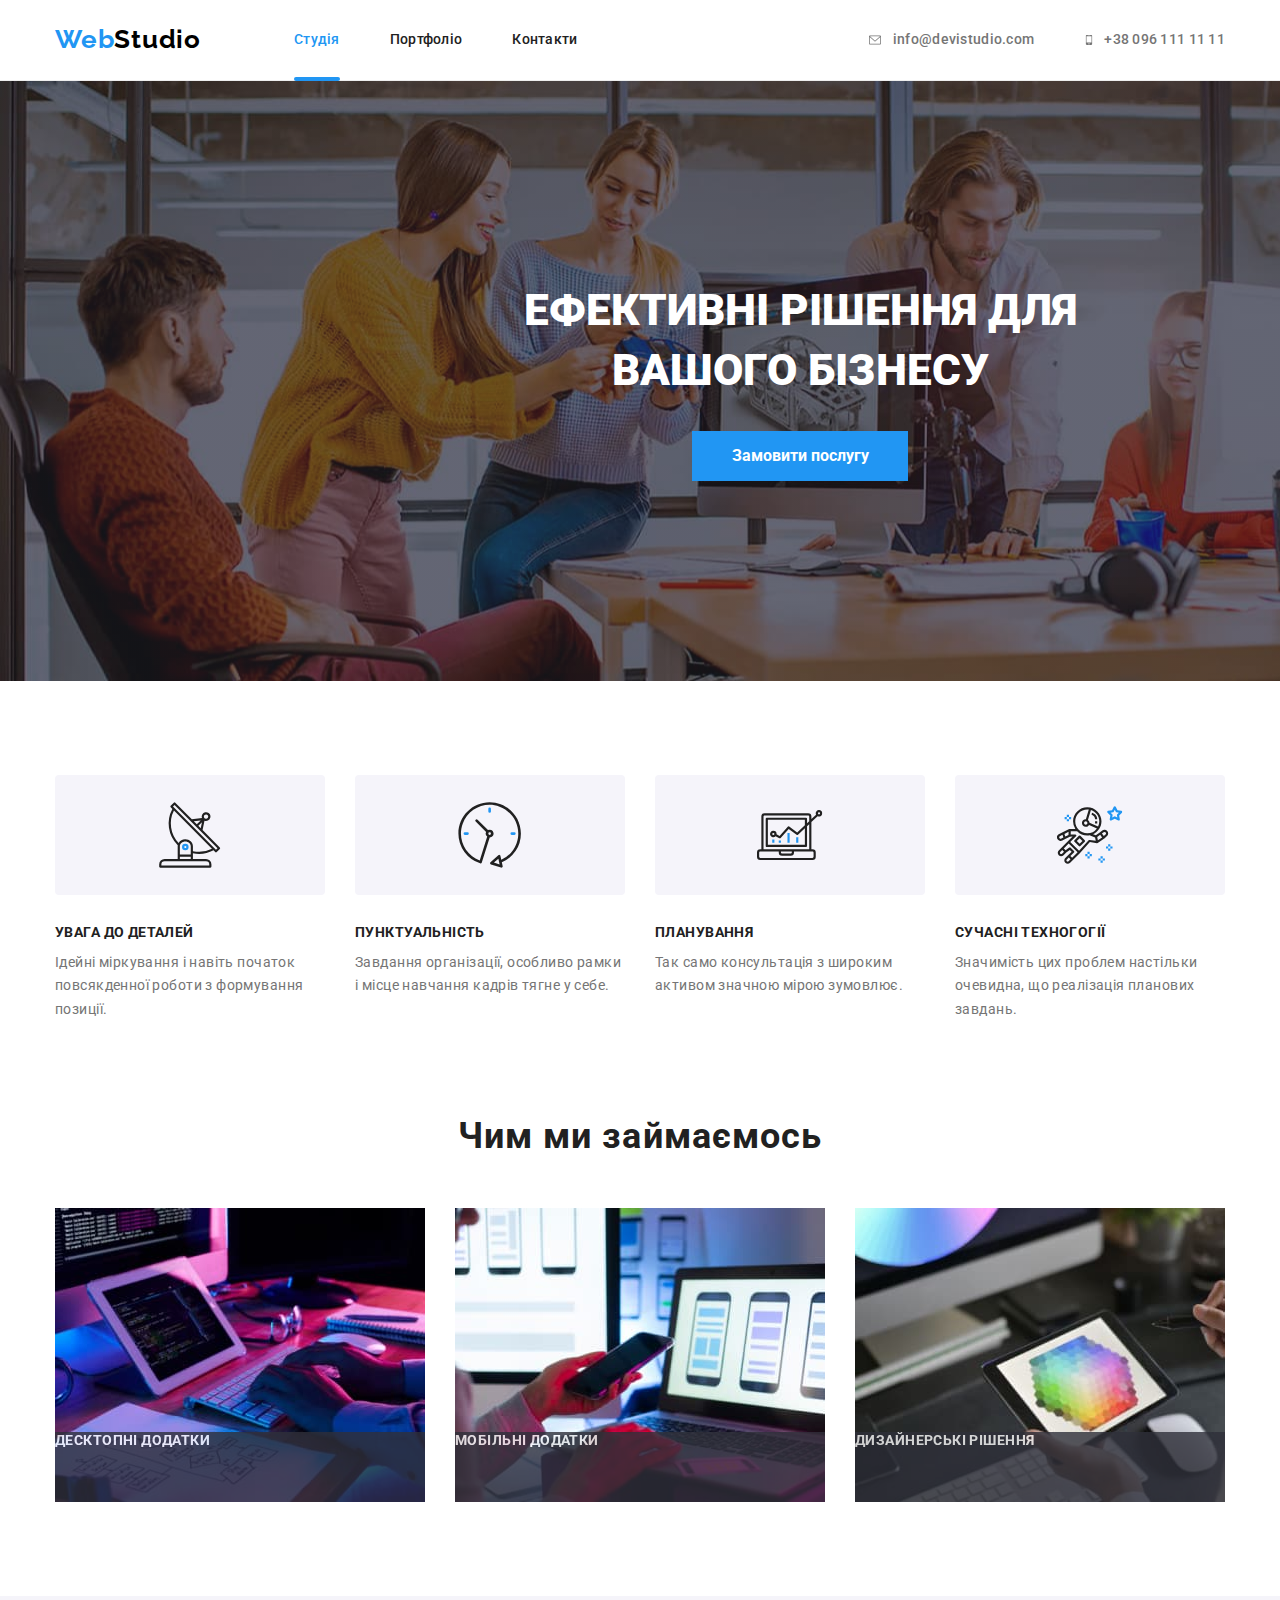
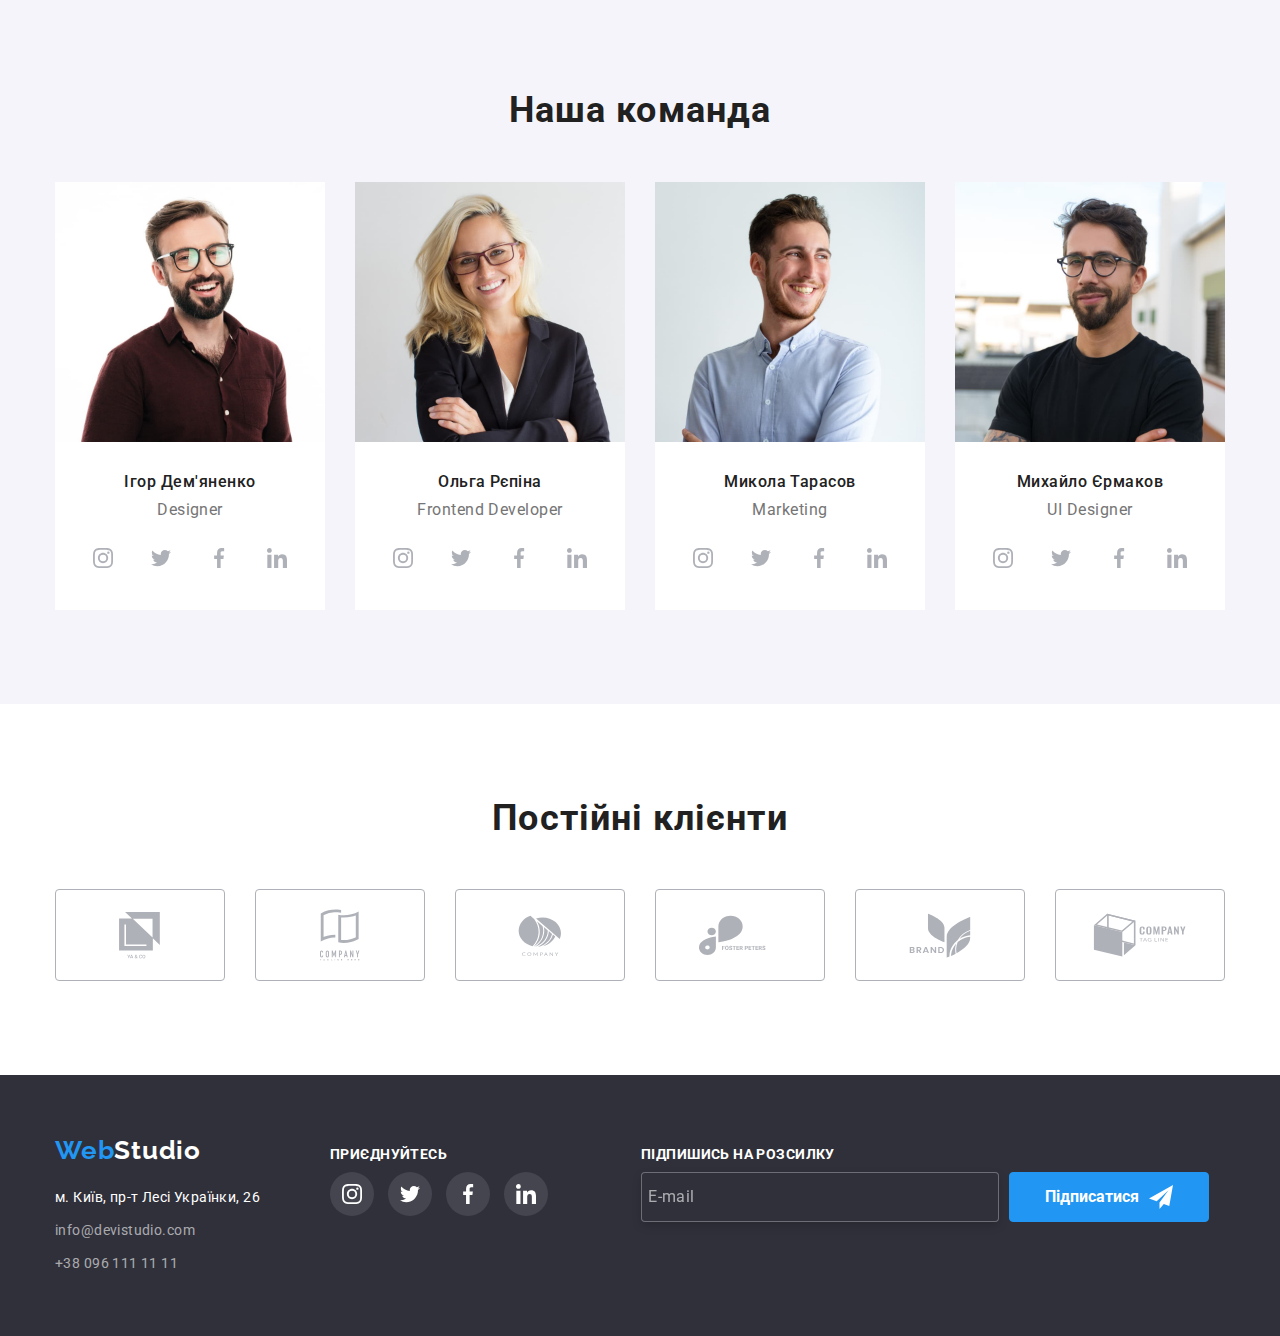
==== index.html @ a6b11fb7 "2" ====
<!DOCTYPE html>
<html lang="uk">
  <head>
    <meta charset="UTF-8" />
    <meta http-equiv="X-UA-Compatible" content="IE=edge" />
    <meta name="viewport" content="width=device-width, initial-scale=1.0" />
    <title>Document</title>

    <link rel="preconnect" href="https://fonts.googleapis.com" />
    <link rel="preconnect" href="https://fonts.gstatic.com" crossorigin />
    <link
      href="https://fonts.googleapis.com/css2?family=Raleway:wght@700&family=Roboto:wght@400;500;700;900&display=swap"
      rel="stylesheet"
    />

    <link
      rel="stylesheet"
      href="https://cdnjs.cloudflare.com/ajax/libs/modern-normalize/1.1.0/modern-normalize.css"
    />

    <link rel="stylesheet" href="./css/styles.css" />
  </head>

  <body>
    <!-- верхня лінія -->
    <header class="header">
      <div class="main-nav container">
        <nav class="main-nav">
          <a href="./index.html" class="head-logo" lang="en">
            <span class="logo">Web</span>Studio</a
          >

          <ul class="site-nav list">
            <li class="item">
              <a href="./index.html" class="link current">Студія</a>
            </li>
            <li class="item">
              <a href="./portfolio.html" class="link">Портфоліо</a>
            </li>
            <li class="item"><a href="" class="link">Контакти</a></li>
          </ul>
        </nav>

        <ul class="adress-header">
          <li class="item">
            <a href="mailto:info@devistudio.com" class="nav-contact mail-icon">
              <svg width="16" height="12" class="fill-mail">
                <use href="./svg/symbol-defs.svg#icon-envelope"></use></svg>info@devistudio.com</a
            >
          </li>
          <li class="item">
            <a href="tel:+380961111111" class="nav-contact mobile-icon">
              <svg width="10" height="16" class="fill-mobile">
                <use href="./svg/symbol-defs.svg#icon-mobile"></use></svg>+38 096 111 11 11</a
            >
          </li>
        </ul>
      </div>
    </header>

    <main>
      <!-- шапка -->
      <div class="bg-img">
        <section class="hero">
          <div class="container">
            <h1 class="hero-description">
              ефективні рішення для вашого бізнесу
            </h1>
            <button type="button" class="hero-button" data-modal-open>Замовити послугу</button>
              <div class="backdrop is-hidden" data-modal>
                <div class="modal">
                  <p>
                    cool
                  </p>
                  <button data-modal-close class="close">
                    <svg width="11" height="11" class="icon-Vector">
                      <use href="./svg/symbol-defs.svg#icon-Vector"></use>
                    </svg>
                  </button>
                </div>
              </div>
          </div>
        </section>
      </div>

      <!-- особливості -->
      <section class="section spesiality">
        <div class="container">
          <h2 class="visually-hidden">особливості</h2>
          <ul class="spesiality-ul">
            <li class="spesiality-li icon-antena">
              <a class="icon-spesiality">
                <svg width="65.32" height="70" class="">
                  <use href="./svg/symbol-defs.svg#icon-antenna"></use>
                </svg>
              </a>
              <h3 class="spesiality-title">увага до деталей</h3>
              <p class="spesiality-detail">
                Ідейні міркування і навіть початок повсякденної роботи з
                формування позиції.
              </p>
            </li>
            <li class="spesiality-li icon-clock">
              <a class="icon-spesiality">
                <svg width="65.32" height="70" class="">
                  <use href="./svg/symbol-defs.svg#icon-clock"></use>
                </svg>
              </a>
              <h3 class="spesiality-title">пунктуальність</h3>
              <p class="spesiality-detail">
                Завдання організації, особливо рамки і місце навчання кадрів
                тягне у себе.
              </p>
            </li>
            <li class="spesiality-li icon-diagram">
              <a class="icon-spesiality">
                <svg width="65.32" height="70" class="">
                  <use href="./svg/symbol-defs.svg#icon-diagram"></use>
                </svg>
              </a>
              <h3 class="spesiality-title">планування</h3>
              <p class="spesiality-detail">
                Так само консультація з широким активом значною мірою зумовлює.
              </p>
            </li>
            <li class="spesiality-li icon-austronaut">
              <a class="icon-spesiality">
                <svg width="65.32" height="70" class="">
                  <use href="./svg/symbol-defs.svg#icon-astronaut"></use>
                </svg>
              </a>
              <h3 class="spesiality-title">сучасні техногогії</h3>
              <p class="spesiality-detail">
                Значимість цих проблем настільки очевидна, що реалізація
                планових завдань.
              </p>
            </li>
          </ul>
        </div>
      </section>

      <!-- чим ми займаємося -->
      <section class="to-do-section">
        <div class="container">
          <h2 class="section to-do">Чим ми займаємось</h2>
          <ul class="block-to-do">
            <li class="to-do-img">
              <img src="images/img1.jpg" alt="Фото1" width="370" />
              <p class="link-p to-do-fon">десктопні додатки</p>
            </li>
            <li class="to-do-img">
              <img src="images/img2.jpg" alt="Фото2" width="370" />
              <p class="link-p to-do-fon">мобільні додатки</p>
            </li>
            <li class="to-do-img">
              <img src="images/img3.jpg" alt="Фото3" width="370" />
              <p class="link-p to-do-fon">дизайнерські рішення</p>
            </li>
          </ul>
        </div>
      </section>

      <!-- наша команда -->
      <section class="team-bacg-color">
        <div class="container">
          <h2 class="section team">Наша команда</h2>
          <ul class="block-team">
            <li class="fon-team team-root">
              <img
                src="./images/imgfoto1.jpg"
                alt="Ігор Дем'яненко"
                width="270"
              />
              <div class="div-team">
                <h3 class="name">Ігор Дем'яненко</h3>
                <p class="name-descript">Designer</p>
                <ul class="sosial-link text">
                  <li class="s-link instagram-team">
                    <a
                      href="https://www.instagram.com/"
                      target="“_blank”"
                      rel="nofollow noreferrer noopener"
                      class="icon-team"
                    >
                      <svg width="20" height="20" class="instagram-team">
                        <use href="./svg/symbol-defs.svg#icon-instagram"></use>
                      </svg>
                    </a>
                  </li>
                  <li class="s-link twitter-team">
                    <a
                      href="https://www.twitter.com/"
                      target="“_blank”"
                      rel="nofollow noreferrer noopener"
                      class="icon-team"
                    >
                      <svg width="20" height="20" class="twitter-team">
                        <use href="./svg/symbol-defs.svg#icon-twitter"></use>
                      </svg>
                    </a>
                  </li>
                  <li class="s-link facebook-team">
                    <a
                      href="https://www.facedook.com/"
                      target="“_blank”"
                      rel="nofollow noreferrer noopener"
                      class="icon-team"
                    >
                      <svg width="20" height="20" class="facebook-team">
                        <use href="./svg/symbol-defs.svg#icon-facebook"></use>
                      </svg>
                    </a>
                  </li>
                  <li class="s-link linkedin-team">
                    <a
                      href="https://www.linkedin.com/"
                      target="“_blank”"
                      rel="nofollow noreferrer noopener"
                      class="icon-team"
                    >
                      <svg width="20" height="20" class="linkedin-team">
                        <use href="./svg/symbol-defs.svg#icon-linkedin"></use>
                      </svg>
                    </a>
                  </li>
                </ul>
              </div>
            </li>
            <li class="fon-team team-root">
              <img src="./images/imgfoto2.jpg" alt="Ольга Рєпіна" width="270" />
              <div class="div-team">
                <h3 class="name">Ольга Рєпіна</h3>
                <p class="name-descript">Frontend Developer</p>
                <ul class="sosial-link text">
                  <li class="s-link instagram-team">
                    <a
                      href="https://www.instagram.com/"
                      target="“_blank”"
                      rel="nofollow noreferrer noopener"
                      class="icon-team"
                    >
                      <svg width="20" height="20" class="instagram-team">
                        <use href="./svg/symbol-defs.svg#icon-instagram"></use>
                      </svg>
                    </a>
                  </li>
                  <li class="s-link twitter-team">
                    <a
                      href="https://www.twitter.com/"
                      target="“_blank”"
                      rel="nofollow noreferrer noopener"
                      class="icon-team"
                    >
                      <svg width="20" height="20" class="twitter-team">
                        <use href="./svg/symbol-defs.svg#icon-twitter"></use>
                      </svg>
                    </a>
                  </li>
                  <li class="s-link facebook-team">
                    <a
                      href="https://www.facedook.com/"
                      target="“_blank”"
                      rel="nofollow noreferrer noopener"
                      class="icon-team"
                    >
                      <svg width="20" height="20" class="facebook-team">
                        <use href="./svg/symbol-defs.svg#icon-facebook"></use>
                      </svg>
                    </a>
                  </li>
                  <li class="s-link linkedin-team">
                    <a
                      href="https://www.linkedin.com/"
                      target="“_blank”"
                      rel="nofollow noreferrer noopener"
                      class="icon-team"
                    >
                      <svg width="20" height="20" class="linkedin-team">
                        <use href="./svg/symbol-defs.svg#icon-linkedin"></use>
                      </svg>
                    </a>
                  </li>
                </ul>
              </div>
            </li>
            <li class="fon-team team-root">
              <img
                src="./images/imgfoto3.jpg"
                alt="Микола Тарасов"
                width="270"
              />
              <div class="div-team">
                <h3 class="name">Микола Тарасов</h3>
                <p class="name-descript">Marketing</p>
                <ul class="sosial-link text">
                  <li class="s-link instagram-team">
                    <a
                      href="https://www.instagram.com/"
                      target="“_blank”"
                      rel="nofollow noreferrer noopener"
                      class="icon-team"
                    >
                      <svg width="20" height="20" class="instagram-team">
                        <use href="./svg/symbol-defs.svg#icon-instagram"></use>
                      </svg>
                    </a>
                  </li>
                  <li class="s-link twitter-team">
                    <a
                      href="https://www.twitter.com/"
                      target="“_blank”"
                      rel="nofollow noreferrer noopener"
                      class="icon-team"
                    >
                      <svg width="20" height="20" class="twitter-team">
                        <use href="./svg/symbol-defs.svg#icon-twitter"></use>
                      </svg>
                    </a>
                  </li>
                  <li class="s-link facebook-team">
                    <a
                      href="https://www.facedook.com/"
                      target="“_blank”"
                      rel="nofollow noreferrer noopener"
                      class="icon-team"
                    >
                      <svg width="20" height="20" class="facebook-team">
                        <use href="./svg/symbol-defs.svg#icon-facebook"></use>
                      </svg>
                    </a>
                  </li>
                  <li class="s-link linkedin-team">
                    <a
                      href="https://www.linkedin.com/"
                      target="“_blank”"
                      rel="nofollow noreferrer noopener"
                      class="icon-team"
                    >
                      <svg width="20" height="20" class="linkedin-team">
                        <use href="./svg/symbol-defs.svg#icon-linkedin"></use>
                      </svg>
                    </a>
                  </li>
                </ul>
              </div>
            </li>
            <li class="fon-team team-root">
              <img
                src="./images/imgfoto4.jpg"
                alt="Михайло Єрмаков"
                width="270"
              />
              <div class="div-team">
                <h3 class="name">Михайло Єрмаков</h3>
                <p class="name-descript">UI Designer</p>
                <ul class="sosial-link text">
                  <li class="s-link instagram-team">
                    <a
                      href="https://www.instagram.com/"
                      target="“_blank”"
                      rel="nofollow noreferrer noopener"
                      class="icon-team"
                    >
                      <svg width="20" height="20" class="instagram-team">
                        <use href="./svg/symbol-defs.svg#icon-instagram"></use>
                      </svg>
                    </a>
                  </li>
                  <li class="s-link twitter-team">
                    <a
                      href="https://www.twitter.com/"
                      target="“_blank”"
                      rel="nofollow noreferrer noopener"
                      class="icon-team"
                    >
                      <svg width="20" height="20" class="twitter-team">
                        <use href="./svg/symbol-defs.svg#icon-twitter"></use>
                      </svg>
                    </a>
                  </li>
                  <li class="s-link facebook-team">
                    <a
                      href="https://www.facedook.com/"
                      target="“_blank”"
                      rel="nofollow noreferrer noopener"
                      class="icon-team"
                    >
                      <svg width="20" height="20" class="facebook-team">
                        <use href="./svg/symbol-defs.svg#icon-facebook"></use>
                      </svg>
                    </a>
                  </li>
                  <li class="s-link linkedin-team">
                    <a
                      href="https://www.linkedin.com/"
                      target="“_blank”"
                      rel="nofollow noreferrer noopener"
                      class="icon-team"
                    >
                      <svg width="20" height="20" class="linkedin-team">
                        <use href="./svg/symbol-defs.svg#icon-linkedin"></use>
                      </svg>
                    </a>
                  </li>
                </ul>
              </div>
            </li>
          </ul>
        </div>
      </section>

      <!-- client -->
      <section class="client-bacg-color">
        <div class="container">
          <h2 class="section client">Постійні клієнти</h2>
          <ul class="block-client">
            <li class="fon-client client-root">
              <a class="icon-client">
                <svg width="41" height="46.7" class="group">
                  <use href="./svg/symbol-defs.svg#icon-group1"></use>
                </svg>
              </a>
            </li>
            <li class="fon-client client-root">
              <a class="icon-client">
                <svg width="40" height="52" class="group">
                  <use href="./svg/symbol-defs.svg#icon-group2"></use>
                </svg>
              </a>
            </li>
            <li class="fon-client client-root">
              <a class="icon-client">
                <svg width="43.46" height="41.18" class="group">
                  <use href="./svg/symbol-defs.svg#icon-group3"></use>
                </svg>
              </a>
            </li>
            <li class="fon-client client-root">
              <a class="icon-client">
                <svg width="84.44" height="40.62" class="group">
                  <use href="./svg/symbol-defs.svg#icon-group4"></use>
                </svg>
              </a>
            </li>
            <li class="fon-client client-root">
              <a class="icon-client">
                <svg width="62.54" height="45.43" class="group">
                  <use href="./svg/symbol-defs.svg#icon-group5"></use>
                </svg>
              </a>
            </li>
            <li class="fon-client client-root">
              <a class="icon-client">
                <svg width="93.79" height="43.93" class="group">
                  <use href="./svg/symbol-defs.svg#icon-group6"></use>
                </svg>
              </a>
            </li>
          </ul>
        </div>
      </section>
    </main>

    <!-- підвал -->
    <footer class="footer">
      <div class="container all-foot-container">
        <div class="foot-container">
        <a href="./index.html" class="foot-logo" lang="en">
          <span class="logo2">Web</span>Studio</a>

        <address class="adress-footer">
          <ul>
            <li class="footer-contacts">
              <a
                href="https://goo.gl/maps/aEMZoAk3HxBRNMkt7"
                target="“_blank”"
                rel="nofollow noreferrer noopener"
                class="map"
                >м. Київ, пр-т Лесі Українки, 26</a>
            </li>
            <li class="footer-contacts">
              <a href="mailto:info@devistudio.com" class="foot-nav-contact"
                >info@devistudio.com</a
              >
            </li>
            <li class="footer-contacts">
              <a href="tel:+380961111111" class="foot-nav-contact"
                >+38 096 111 11 11</a
              >
            </li>
          </ul>
        </address>
        </div>

        <div class="add-container">
        <p class="link-p">приєднуйтесь</p>
        <ul class="sosial-link-foot">
          <li class="s-link-foot instagram">
            <a href="https://www.instagram.com/" target="“_blank”" rel="nofollow noreferrer noopener" class="icon-foot">
              <svg width="20" height="20" class="instagram-team">
                <use href="./svg/symbol-defs.svg#icon-instagram"></use>
              </svg>
            </a>
          </li>
          <li class="s-link-foot twitter">
            <a href="https://www.twitter.com/" target="“_blank”" rel="nofollow noreferrer noopener" class="icon-foot">
              <svg width="20" height="20" class="twitter-team">
                <use href="./svg/symbol-defs.svg#icon-twitter"></use>
              </svg>
            </a>
          </li>
          <li class="s-link-foot facebook">
          <a href="https://www.facedook.com/" target="“_blank”" rel="nofollow noreferrer noopener" class="icon-foot">
            <svg width="20" height="20" class="facebook-team">
              <use href="./svg/symbol-defs.svg#icon-facebook"></use>
            </svg>
          </a>
          </li>
          <li class="s-link-foot linkedin">
            <a href="https://www.linkedin.com/" target="“_blank”" rel="nofollow noreferrer noopener" class="icon-foot">
              <svg width="20" height="20" class="linkedin-team">
                <use href="./svg/symbol-defs.svg#icon-linkedin"></use>
              </svg>
            </a>
          </li>
        </ul>
        </div>

        <div class="distribution-container">
          <p class="link-p">підпишись на розсилку</p>
          <ul class="distribution-foot">
              <li class="distribution-li">
              <button class="E-mail">E-mail</button>
              </li>
              <li class="distribution-li">
              <button type="button" class="sign">
                <a href="https://web.telegram.org/k/" target="“_blank”" rel="nofollow noreferrer noopener" class="foot-buton">Підписатися</a>
                <svg width="24" height="24" class="icon-send">
                  <use href="./svg/symbol-defs.svg#icon-send"></use>
                </svg></button>           
              </li>
          </ul>
            

        </div>
    </div>
    </footer>
    <script src="./js/modal.js"></script>
  </body>
</html>
---- css/styles.css ----
/* main text color #212121 */
/* secondary text color #757575 */
/* logo color #2196F3  #FFFFFF */
/* bacground color #2F303A */
/* wite color #F5F5F5 */

:root {
  --primary-text-color: #212121;
  --secondary-text-color: #757575;
  --accent-color: #2196f3;
  --white-btn-color: #ffffff;
  --most-background-color: #f5f5f5;
  --dark-background-color: #f5f4fa;
  --black-color: #000;
  --border-pf: #eeeeee;
  --footer-bg-color: #2f303a;
  --hero-btn: #188ce8;
  --border-client: #afb1b8;
}

ul,
p {
  list-style: none;
  margin: 0;
  padding: 0;
}
a {
  text-decoration: none;
}

img {
  display: block;
  max-width: 100%;
  height: auto;
}
.visually-hidden {
  position: absolute;
  white-space: nowrap;
  width: 1px;
  height: 1px;
  overflow: hidden;
  border: 0;
  padding: 0;
  clip: rect(0, 0, 0, 0);
  clip-path: inset(50%);
  margin: -1px;
}

/* * {
  outline: 1px solid green;
} */

body {
  background-color: #ffffff;
  /* var(--most-background-color); */
  color: var(--primary-text-color);
  font-family: "Roboto", sans-serif;
}
.container {
  width: 1200px;
  margin-left: auto;
  margin-right: auto;
  padding-left: 15px;
  padding-right: 15px;
}





/* верхня лінія */
.header {
  background: var(--white-btn-color);
  border-bottom: 1px solid var(--border-pf);
}
.head-logo {
  /* margin: 0; */
  margin-right: 93px;
  padding-top: 24px;
  padding-bottom: 25px;

  color: var(--black-color);
  font-family: "Raleway", sans-serif;
  font-weight: 700;
  font-size: 26px;
  line-height: 1.19;
  letter-spacing: 0.03em;
}

.logo {
  color: var(--accent-color);
  font-family: "Raleway", sans-serif;
  /* padding-top: 24px;
  padding-bottom: 25px; */
}










/* navigation */

.main-nav {
  display: flex;
  align-items: center;
  /* padding: 0; */
}
.site-nav {
  display: flex;
}

.site-nav .item:not(:last-child) {
  margin-right: 50px;
}

.site-nav .link {
  display: block;
  /* margin: 0; */
  padding-top: 32px;
  padding-bottom: 32px;

  color: var(--primary-text-color);
  font-weight: 500;
  font-size: 14px;
  line-height: 1.14;
  letter-spacing: 0.02em;
}

.site-nav .link:hover,
.site-nav .link:focus,
.site-nav .link.current,
.nav-contact:hover,
.nav-contact:focus,
.map:focus,
.map:hover,
.foot-nav-contact:hover,
.foot-nav-contact:focus {
  color: var(--accent-color);
}

.site-nav .current{
  position: relative;
  display: block;
  color: var(--accent-color);
}

.item .current::after{
  position: absolute;
  bottom: -1px;
  display: block;
  content: "";
  width: 100%;
  height: 4px;
  background-color: var(--accent-color);
  border-radius: 2px;
}

.nav-contact {
  display: block;
  /* display: flex;
  margin: 0;
  padding: 0; */
  padding-top: 32px;
  padding-bottom: 32px;
  /* min-width: 122px; */

  color: var(--secondary-text-color);
  font-weight: 500;
  font-size: 14px;
  line-height: 1.14;
  letter-spacing: 0.02em;
}

.adress-header {
  display: flex;
  margin-left: auto;
}

.adress-header .item + .item {
  margin-left: 50px;
  /* padding-right: 15px; */
}

.button {
  display: inline-block;
  border: 1px solid transparent;
  border-radius: 4px;
  text-align: center;
}

.mail-icon,
.mobile-icon {
  display: flex;
  align-items: center;
  gap: 10px;
}

.fill-mail,
.fill-mobile {
  fill: var(--secondary-text-color);
}

.nav-contact:focus .fill-mail,
.nav-contact:hover .fill-mail,
.nav-contact:hover .fill-mobile,
.nav-contact:focus .fill-mobile {
  fill: var(--accent-color);
}










/* hero */
.hero {
  padding: 200px 0;
  background-color: var(--footer-bg-color);
  background-image: linear-gradient(
      rgba(47, 48, 58, 0.4),
      rgba(47, 48, 58, 0.4)
    ),
    url(../images/fon.jpg);
  text-align: center;
  width: 1600px;
  margin: auto;
}

.hero-description {
  max-width: 696px;
  margin: 0 auto 30px;

  color: var(--white-btn-color);
  /* background: var(--footer-bg-color); */
  text-transform: uppercase;
  font-weight: 900;
  font-size: 44px;
  line-height: 1.36;
}

.hero-button {
  display: inline-block;
  padding: 10px 32px;
  border: none;
  color: var(--white-btn-color);
  background: var(--accent-color);
  font-weight: 700;
  font-size: 16px;
  line-height: 1.87;
  cursor: pointer;
  font-family: "Roboto", sans-serif;
  width: 216px;
}

.hero-button:hover,
.hero-button:focus {
  background: var(--hero-btn);
  box-shadow: 0px 4px 4px rgba(0, 0, 0, 0.15);
  border-radius: 4px;
}

.backdrop.is-hidden {
  visibility: hidden;
  opacity: 0;
  pointer-events: none;
}

.backdrop {

  position: fixed;
  top: 50%;
  left: 50%;
  transform: translate(-50%, -50%);
  width: 528px;
  height: 581px;
  background-color: var(--white-btn-color);
  outline: 3px solid olivedrab;
  opacity: 1;
  visibility: visible;
  transition: opacity 250ms cubic-bezier(0.4, 0, 0.2, 1), visibility: 250ms ubic-bezier(0.4, 0, 0.2, 1);
}

.backdrop.is-hidden.modal{
  opacity: 0;
  pointer-events: none;
}

.modal{
  position: absolute;
  
}

.close{
  border: 1px solid var(--border-client);
    border-radius: 50px;
  height: 30px;
  width: 30px;
  top: 0;
  right: 0;
}



/* section */
.section,
.name,
.spesiality-title {
  color: var(--primary-text-color);
  margin: 0;
  padding: 0;
}

.section {
  font-weight: 700;
  font-size: 36px;
  line-height: 1.16;
  text-align: center;
  letter-spacing: 0.03em;

  /* background-color: var(--most-background-color); */
}

.name-descript,
.spesiality-detail {
  color: var(--secondary-text-color);
}













/* особливості */
.spesiality {
  padding: 94px 0;
}

.spesiality-ul {
  /* display: inline-block; */
  display: flex;
  flex-wrap: wrap;
  /* margin-right: -30px; */
}

.spesiality-li {
  flex-basis: calc((100% - 3 * 30px) / 4);
  text-align: left;
}
.spesiality-li:not(:last-child) {
  margin-right: 30px;
}

/* .spesiality-li::before{
  display: block;
  content: "";
  height: 120px;
  background-size: contain;
  background-repeat: no-repeat;
  background-position: center;
  background: #F5F4FA;
  border-radius: 4px;
  margin-bottom: 30px;

} */
.icon-spesiality {
  flex-basis: calc((100% - 3 * 30px) / 4);
  width: 270px;
  height: 120px;
  border-radius: 4px;
  background: #f5f4fa;
  margin-bottom: 30px;
  /* width: 100%;
          height: 100%; */
  display: flex;
  justify-content: center;
  align-items: center;
}
/* .spesiality-ul .icon-antena::before{
  background-image: url("../svg/antenna\ 1.svg");
  background-repeat: no-repeat;
  background-position: center;
}

.spesiality-ul .icon-clock::before {
  background-image: url("../svg/clock\ 1.svg");
  background-repeat: no-repeat;
  background-position: center;
}

.spesiality-ul .icon-diagram::before {
  background-image: url("../svg/diagram\ 1.svg");
  background-repeat: no-repeat;
  background-position: center;
}

.spesiality-ul .icon-austronaut::before {
  background-image: url("../svg/astronaut\ 1.svg");
  background-repeat: no-repeat;
  background-position: center;
} */

.spesiality-title {
  margin-bottom: 10px;
  font-weight: 700;
  font-size: 14px;
  line-height: 1.14;
  letter-spacing: 0.03em;
  text-transform: uppercase;
}

.spesiality-detail {
  font-weight: 400;
  font-size: 14px;
  line-height: 1.71;
  letter-spacing: 0.03em;
}














/* чим ми займаємось*/
.block-to-do {
  display: flex;
  flex-wrap: wrap;
}
.to-do-section {
  padding-bottom: 94px;
}
.to-do {
  /* padding-bottom: 50px; */
  margin-bottom: 50px;
}

.to-do-img:not(:last-child) {
  margin-right: 30px;
}

.to-do-img{
  position: relative;
  display: flex;
  justify-content: center;
  align-items: flex-end;
}

.to-do-img .link-p{
  margin-bottom: 0;

}
.to-do-fon{
  width: 370px;
  height: 70px;
  position: absolute;
    /* left: 50%;
  top: 50%;
  transform: translate(-20%, -20%); */
  background-color: #2F303A;
  opacity: 0.8;
}













/* наша команда */
.block-team {
  display: flex;
  flex-wrap: wrap;
}
.team {
  margin-bottom: 50px;
  /* padding-top: 94px; */
}
.team-bacg-color {
  background-color: var(--dark-background-color);
  padding: 94px 0;
}
.fon-team {
  background-color: var(--white-btn-color);
}

.team-root {
  flex-basis: calc((100% - 3 * 30px) / 4);
  /* padding-bottom: 94px; */
}

.fon-team:not(:last-child) {
  margin-right: 30px;
}
.name {
  /* padding-top: 30px; */
  margin-bottom: 10px;
  font-weight: 500;
  font-size: 16px;
  line-height: 19px;
  text-align: center;
  letter-spacing: 0.03em;
}

.name-descript {
  /* padding-bottom: 30px; */
  margin-bottom: 16px;
  font-weight: 400;
  font-size: 16px;
  line-height: 1.18;
  text-align: center;
  letter-spacing: 0.03em;
}

.div-team {
  padding-top: 30px;
  padding-bottom: 30px;
  text-align: center;
}

.div-team .text {
  color: #afb1b8;
}


.icon-team {
  fill: #afb1b8;
  width: 100%;
  height: 100%;
  display: flex;
  justify-content: center;
  align-items: center;
  border-radius: 50px;
}
.s-link {
  display: inline-block;
  /* margin-top: 16px; */
  height: 44px;
  width: 44px;
  border-radius: 50px;
}

.icon-team:focus,
.icon-team:hover{
  background-color: var(--accent-color);
}


.icon-team:hover .linkedin-team,
.icon-team:focus .linkedin-team,
.icon-team:hover .twitter-team,
.icon-team:focus .twitter-team,
.icon-team:hover .instagram-team,
.icon-team:focus .instagram-team,
.icon-team:hover .facebook-team,
.icon-team:focus .facebook-team {
  fill: #ffffff;

}

/* .s-link:hover,
.s-link:focus'{
  background-color: var(--accent-color);
} */


















/* client */

.client-bacg-color {
  /* background-color: var(--most-background-color); */
  background-color: white;
  padding: 94px 0;
}

.block-client {
  display: flex;
  flex-wrap: wrap;
}
.client {
  margin-bottom: 50px;
}

.icon-client {
  fill: #afb1b8;
  width: 100%;
  height: 100%;
  display: flex;
  align-items: center;
  justify-content: center;
}

.client-root {
  flex-basis: calc((100% - 5 * 30px) / 6);
  width: 170px;
  height: 92px;
  
  /* align-items: center;
  display: flex;
  justify-content: center; */
}

.fon-client:not(:last-child) {
  margin-right: 30px;
}

.icon-client{
  border: 1px solid var(--border-client);
  border-radius: 4px;
}

.icon-client:hover,
.icon-client:focus{
    border: 1px solid var(--accent-color);
  border-radius: 4px;
}


.icon-client:hover .group,
.icon-client:focus .group {

  fill: var(--accent-color);
}

.s-link:not(:last-child) {
  margin-right: 10px;
}











/* підвал */
.footer {
  padding: 60px 0;
  background-color: var(--footer-bg-color);
  font-style: normal;
}

.adress-footer {
  background-color: var(--footer-bg-color);
  font-style: normal;
}
.foot-container {
  margin-right: 70px;
}
.foot-logo {
  /* padding-top: 60px; */
  display: inline-block;
  margin-bottom: 20px;
  color: var(--white-btn-color);
  font-family: "Raleway", sans-serif;
  font-weight: 700;
  font-size: 26px;
  line-height: 1.19;
  letter-spacing: 0.03em;
}

.logo2 {
  color: var(--accent-color);
  font-family: "Raleway", sans-serif;
}

.map {
  color: var(--white-btn-color);
  font-weight: 400;
  font-size: 14px;
  line-height: 1.71;
  letter-spacing: 0.03em;
}
.foot-nav-contact {
  font-weight: 400;
  font-size: 14px;
  line-height: 1.71;
  letter-spacing: 0.03em;

  color: rgba(255, 255, 255, 0.6);
}

.footer-contacts:not(:last-child) {
  margin-bottom: 9px;
}






/* приєднуйтесь */

.sosial-link-foot {
  /* display: flex; */
  flex-wrap: wrap;
}

.link-p {
  font-family: "Roboto";
  font-style: normal;
  font-weight: 700;
  font-size: 14px;
  line-height: 16px;
  letter-spacing: 0.03em;
  text-transform: uppercase;
  margin-bottom: 10px;
  color: var(--white-btn-color);
}
.all-foot-container {
  display: flex;
  align-items: baseline;
}


.icon-foot {
  fill: #ffffff;
  width: 100%;
  height: 100%;
  display: flex;
  justify-content: center;
  align-items: center;
  border-radius: 50px;
}
.s-link-foot {
  display: inline-block;
  height: 44px;
  width: 44px;
  border-radius: 50px;
  background: rgba(255, 255, 255, 0.1);
}

/* .instagram-foot{
  background: rgba(255, 255, 255, 0.1);
  background-image: url(../svg/instagram\ 2.svg);
  background-size: 20px;
  background-repeat: no-repeat;
  background-position: center;
}

.twitter{
    background: var(--accent-color);
      background-image: url(../svg/twitter\ 1.svg);
      background-size: 20px;
      background-repeat: no-repeat;
      background-position: center;
}

.facebook{
    background: rgba(255, 255, 255, 0.1);
    background-image: url(../svg/facebook\ 1.svg);
    background-size: 20px;
    background-repeat: no-repeat;
    background-position: center;
  }

  .linkedin{
    fill: rgba(255, 255, 255, 0.1);
    /* background: rgba(255, 255, 255, 0.1);
    background-image: url(../svg/linkedin\ 1.svg);
    background-size: 20px;
    background-repeat: no-repeat;
    background-position: center; */

.s-link-foot:not(:last-child) {
  margin-right: 10px;
}

.icon-foot:hover,
.icon-foot:focus {
  background: var(--accent-color);

}

.icon-foot:hover .linkedin-team,
.icon-foot:focus .linkedin-team,
.icon-foot:hover .twitter-team,
.icon-foot:focus .twitter-team,
.icon-foot:hover .instagram-team,
.icon-foot:focus .instagram-team,
.icon-foot:hover .facebook-team,
.icon-foot:focus .facebook-team {
  background-color: var(--accent-color);
}



.add-container{
  margin-right: 93px;
}



/* підпишись */

.distribution-foot{
  display: flex;
  flex-wrap: wrap;
}

.distribution-li{
  display: flex;
  flex-wrap: wrap;
}

.E-mail{
  display: flex;
    align-items: center;
    letter-spacing: 0.03em;
    width: 358px;
      height: 50px;
  
    color: rgba(255, 255, 255, 0.6);
  background-color: var(--footer-bg-color) ;
  border: 1px solid rgba(255, 255, 255, 0.3);
    filter: drop-shadow(0px 4px 4px rgba(0, 0, 0, 0.15));
    border-radius: 4px;
}

.sign{
  display: flex;
    align-items: center;
    text-align: center;
      justify-content: center;
      gap: 10px;
  
    color: #FFFFFF;
  width: 200px;
    height: 50px;
    font-family: 'Roboto';
      font-style: normal;
      font-weight: 700;
      font-size: 16px;
      line-height: 30px;
    background: #2196F3;
    border: 1px solid #2196F3;
      /* box-shadow: 0px 4px 4px rgba(0, 0, 0, 0.15); */
      border-radius: 4px;
}

.distribution-li:not(:last-child) {
  margin-right: 10px;
}

.foot-buton{
  color: white;
}







/* portfolio */

.section-pf-nav {
  padding: 94px 0;
}

.block-pf-nav {
  justify-content: center;
  display: flex;
  flex-wrap: wrap;
}
.block-job {
  /* display: block; */
  display: flex;
  flex-wrap: wrap;
  gap: 30px;
  /* margin-right: -30px;
  margin-bottom: -30px; */
}
.btn {
  margin-bottom: 50px;
  gap: 8px;
}

.portfolio-button {
  border: none;
  border-radius: 4px;
  padding: 6px 22px;
  text-align: center;
  /* margin-top: 126px; */
  /* margin-right: 8px;
  margin-bottom: 50px; */

  color: var(--primary-text-color);
  background: var(--dark-background-color);
  font-weight: 500;
  font-size: 16px;
  line-height: 1.62;
  cursor: pointer;
  font-family: "Roboto", sans-serif;
  box-shadow: 0px 3px 1px rgba(0, 0, 0, 0.1), 0px 1px 2px rgba(0, 0, 0, 0.08),
    0px 2px 2px rgba(0, 0, 0, 0.12);
}

.portfolio-button:last-child {
  margin-right: 0;
}

.portfolio-button:hover,
.portfolio-button:focus {
  color: var(--white-btn-color);
  background-color: var(--accent-color);
}

.block-job .pf-flex {
  /* flex-basis: calc(100% / 3 - 30px);
  margin-right: 30px;
  margin-bottom: 30px; */
}

.pf-flex:nth-of-type(3n) {
  margin-right: 0px;
}

/* .block .pf-flex:not(:nth-child(3n)) {
  margin-right: 30px;
} */

/* .block-job .pf-flex:nth-last-child(-n + 3) {
  margin-bottom: 0;
} */

.pf-a:hover,
.pf-a:focus {
  display: block;
  box-shadow: 0px 1px 1px rgba(0, 0, 0, 0.12), 0px 4px 4px rgba(0, 0, 0, 0.06),
    1px 4px 6px rgba(0, 0, 0, 0.16);
}

.img-pf {
  display: block;
  width: 100%;
  height: auto;
}

.job {
  margin-top: 0;
  margin-bottom: 4px;
  color: var(--primary-text-color);
  font-weight: 700;
  font-size: 18px;
  line-height: 2;
  letter-spacing: 0.06em;
}

.type {
  color: var(--secondary-text-color);
  font-weight: 400;
  font-size: 16px;
  line-height: 1.87;
  /* identical to box height, or 188% */
  letter-spacing: 0.03em;
}

.job-type {
  padding: 20px 24px;
  border-right: 1px solid var(--border-pf);
  border-left: 1px solid var(--border-pf);
  border-bottom: 1px solid var(--border-pf);
}
.bacg-job {
  background: var(--white-btn-color);
  /* border: 1px solid #eeeeee; */
}




.relative{
  position: relative;
}

.product-thumb::before{
  display: inline-block;
  position: absolute;
  content: "";
  /* top: 0;
  left: 0; */
  width: 100%;
  height: 100%;
  background-color: rgba(32, 148, 243, 0.9);
  visibility: visible;
  /* transition: opacity 250ms cubic-bezier(0.4, 0, 0.2, 1), visibility: 250ms ubic-bezier(0.4, 0, 0.2, 1);
opacity: 0; */
}

.product-thumb:hover::before{
  opacity: 1;
}
.content{
 
  font-size: 18px;
    line-height: 1.56;
    letter-spacing: 0.03em;
    color: white;
  position: absolute;
  top: 50%;
  left: 50%;
  transform: translate(-50%, -50%);
  width: 322px;
  height: 168px;
  display:flex;
  align-items: center;
  text-align: center;
  opacity: 0;
}
.relative:hover .content{
  opacity: 1;
}
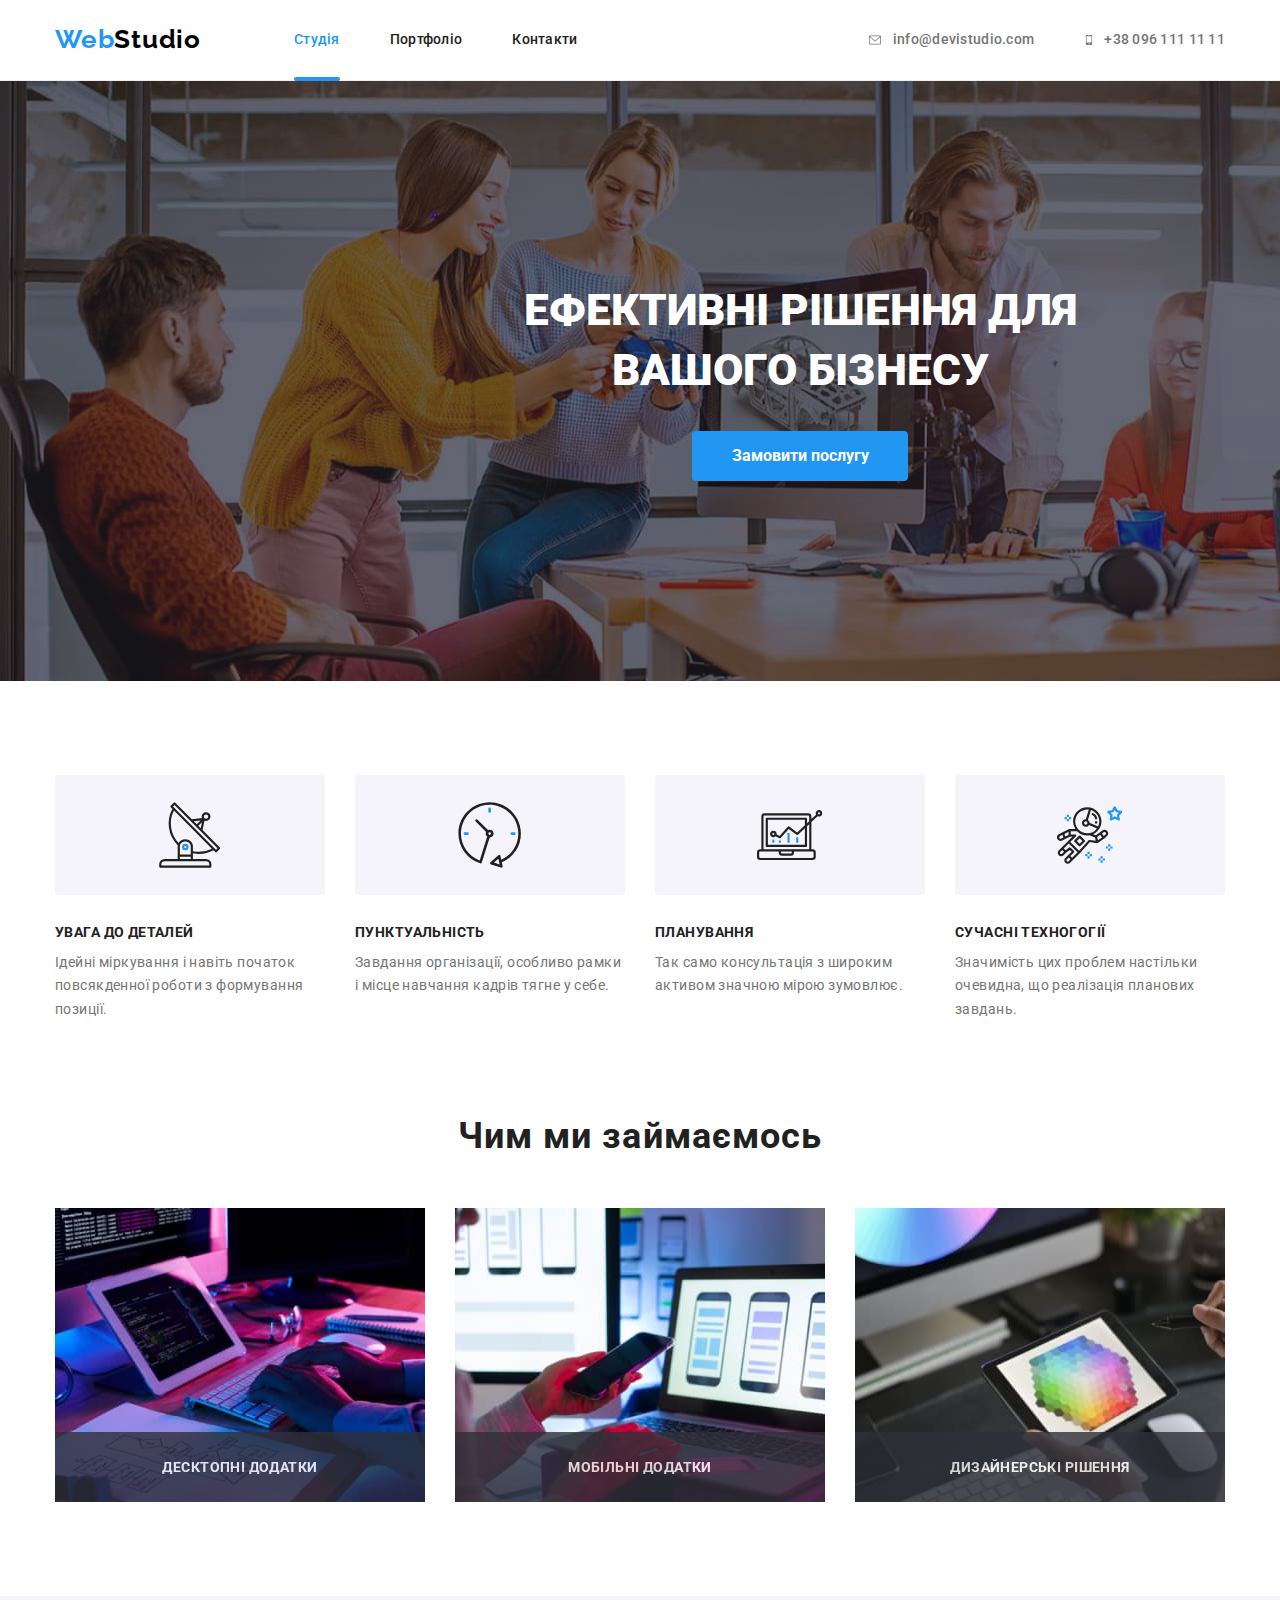
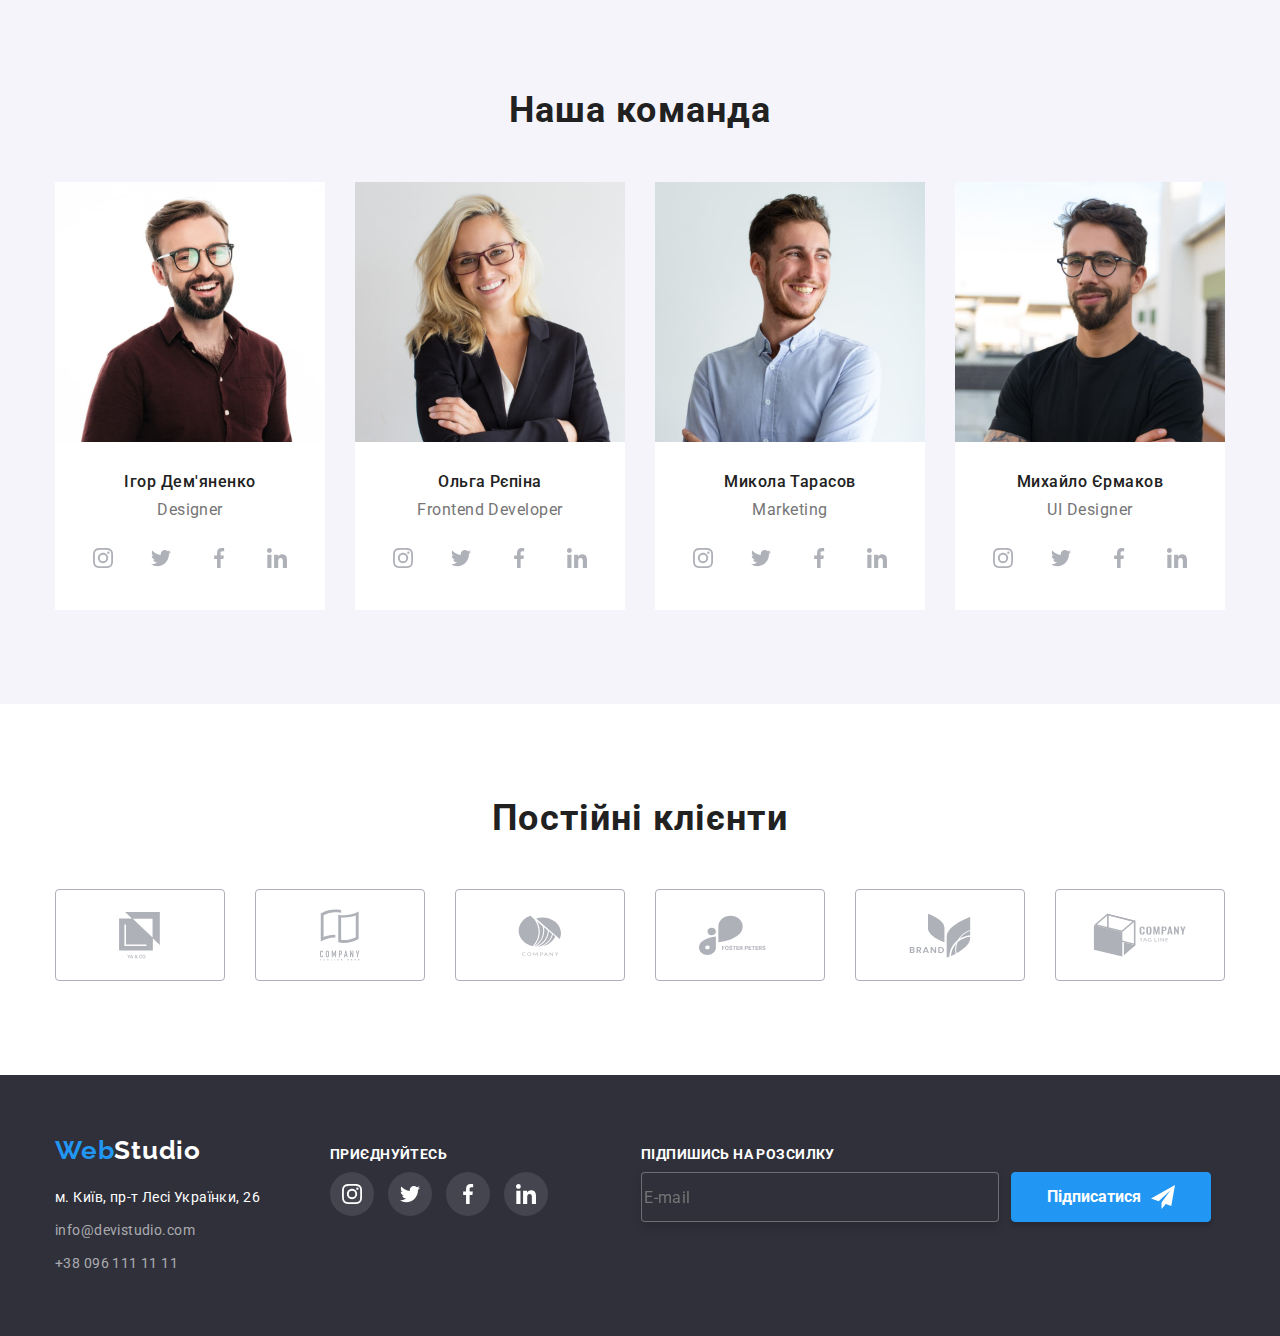
==== commit faa7bc71: "3" ====
--- a/index.html
+++ b/index.html
@@ -45,14 +45,12 @@
           <li class="item">
             <a href="mailto:info@devistudio.com" class="nav-contact mail-icon">
               <svg width="16" height="12" class="fill-mail">
-                <use href="./svg/symbol-defs.svg#icon-envelope"></use></svg>info@devistudio.com</a
-            >
+                <use href="./svg/symbol-defs.svg#icon-envelope"></use></svg>info@devistudio.com</a>
           </li>
           <li class="item">
             <a href="tel:+380961111111" class="nav-contact mobile-icon">
               <svg width="10" height="16" class="fill-mobile">
-                <use href="./svg/symbol-defs.svg#icon-mobile"></use></svg>+38 096 111 11 11</a
-            >
+                <use href="./svg/symbol-defs.svg#icon-mobile"></use></svg>+38 096 111 11 11</a>
           </li>
         </ul>
       </div>
@@ -66,19 +64,20 @@
             <h1 class="hero-description">
               ефективні рішення для вашого бізнесу
             </h1>
-            <button type="button" class="hero-button" data-modal-open>Замовити послугу</button>
-              <div class="backdrop is-hidden" data-modal>
-                <div class="modal">
-                  <p>
-                    cool
-                  </p>
-                  <button data-modal-close class="close">
-                    <svg width="11" height="11" class="icon-Vector">
-                      <use href="./svg/symbol-defs.svg#icon-Vector"></use>
-                    </svg>
-                  </button>
-                </div>
+            <button type="button" class="hero-button" data-modal-open>
+              Замовити послугу
+            </button>
+            <div class="backdrop is-hidden" data-modal>
+              <div class="modal">
+                <p></p>
+                <button data-modal-close class="close">
+                  <a href="#">
+                  <svg width="11" height="11" class="icon-Vector">
+                    <use href="./svg/symbol-defs.svg#icon-Vector"></use>
+                  </svg></a>
+                </button>
               </div>
+            </div>
           </div>
         </section>
       </div>
@@ -146,15 +145,15 @@
           <ul class="block-to-do">
             <li class="to-do-img">
               <img src="images/img1.jpg" alt="Фото1" width="370" />
-              <p class="link-p to-do-fon">десктопні додатки</p>
+              <p class="link-p to-do-fon text-todo">десктопні додатки</p>
             </li>
             <li class="to-do-img">
               <img src="images/img2.jpg" alt="Фото2" width="370" />
-              <p class="link-p to-do-fon">мобільні додатки</p>
+              <p class="link-p to-do-fon text-todo">мобільні додатки</p>
             </li>
             <li class="to-do-img">
               <img src="images/img3.jpg" alt="Фото3" width="370" />
-              <p class="link-p to-do-fon">дизайнерські рішення</p>
+              <p class="link-p to-do-fon text-todo">дизайнерські рішення</p>
             </li>
           </ul>
         </div>
@@ -415,7 +414,7 @@
           <h2 class="section client">Постійні клієнти</h2>
           <ul class="block-client">
             <li class="fon-client client-root">
-              <a class="icon-client">
+              <a href="#" class="icon-client">
                 <svg width="41" height="46.7" class="group">
                   <use href="./svg/symbol-defs.svg#icon-group1"></use>
                 </svg>
@@ -429,28 +428,28 @@
               </a>
             </li>
             <li class="fon-client client-root">
-              <a class="icon-client">
+              <a href="#" class="icon-client">
                 <svg width="43.46" height="41.18" class="group">
                   <use href="./svg/symbol-defs.svg#icon-group3"></use>
                 </svg>
               </a>
             </li>
             <li class="fon-client client-root">
-              <a class="icon-client">
+              <a href="#" class="icon-client">
                 <svg width="84.44" height="40.62" class="group">
                   <use href="./svg/symbol-defs.svg#icon-group4"></use>
                 </svg>
               </a>
             </li>
             <li class="fon-client client-root">
-              <a class="icon-client">
+              <a href="#" class="icon-client">
                 <svg width="62.54" height="45.43" class="group">
                   <use href="./svg/symbol-defs.svg#icon-group5"></use>
                 </svg>
               </a>
             </li>
             <li class="fon-client client-root">
-              <a class="icon-client">
+              <a href="#" class="icon-client">
                 <svg width="93.79" height="43.93" class="group">
                   <use href="./svg/symbol-defs.svg#icon-group6"></use>
                 </svg>
@@ -465,86 +464,109 @@
     <footer class="footer">
       <div class="container all-foot-container">
         <div class="foot-container">
-        <a href="./index.html" class="foot-logo" lang="en">
-          <span class="logo2">Web</span>Studio</a>
-
-        <address class="adress-footer">
-          <ul>
-            <li class="footer-contacts">
+          <a href="./index.html" class="foot-logo" lang="en">
+            <span class="logo2">Web</span>Studio</a
+          >
+
+          <address class="adress-footer">
+            <ul>
+              <li class="footer-contacts">
+                <a
+                  href="https://goo.gl/maps/aEMZoAk3HxBRNMkt7"
+                  target="“_blank”"
+                  rel="nofollow noreferrer noopener"
+                  class="map"
+                  >м. Київ, пр-т Лесі Українки, 26</a
+                >
+              </li>
+              <li class="footer-contacts">
+                <a href="mailto:info@devistudio.com" class="foot-nav-contact"
+                  >info@devistudio.com</a
+                >
+              </li>
+              <li class="footer-contacts">
+                <a href="tel:+380961111111" class="foot-nav-contact"
+                  >+38 096 111 11 11</a
+                >
+              </li>
+            </ul>
+          </address>
+        </div>
+
+        <div class="add-container">
+          <p class="link-p">приєднуйтесь</p>
+          <ul class="sosial-link-foot">
+            <li class="s-link-foot instagram">
               <a
-                href="https://goo.gl/maps/aEMZoAk3HxBRNMkt7"
+                href="https://www.instagram.com/"
                 target="“_blank”"
                 rel="nofollow noreferrer noopener"
-                class="map"
-                >м. Київ, пр-т Лесі Українки, 26</a>
-            </li>
-            <li class="footer-contacts">
-              <a href="mailto:info@devistudio.com" class="foot-nav-contact"
-                >info@devistudio.com</a
+                class="icon-foot"
               >
-            </li>
-            <li class="footer-contacts">
-              <a href="tel:+380961111111" class="foot-nav-contact"
-                >+38 096 111 11 11</a
+                <svg width="20" height="20" class="instagram-team">
+                  <use href="./svg/symbol-defs.svg#icon-instagram"></use>
+                </svg>
+              </a>
+            </li>
+            <li class="s-link-foot twitter">
+              <a
+                href="https://www.twitter.com/"
+                target="“_blank”"
+                rel="nofollow noreferrer noopener"
+                class="icon-foot"
               >
-            </li>
-          </ul>
-        </address>
-        </div>
-
-        <div class="add-container">
-        <p class="link-p">приєднуйтесь</p>
-        <ul class="sosial-link-foot">
-          <li class="s-link-foot instagram">
-            <a href="https://www.instagram.com/" target="“_blank”" rel="nofollow noreferrer noopener" class="icon-foot">
-              <svg width="20" height="20" class="instagram-team">
-                <use href="./svg/symbol-defs.svg#icon-instagram"></use>
-              </svg>
-            </a>
-          </li>
-          <li class="s-link-foot twitter">
-            <a href="https://www.twitter.com/" target="“_blank”" rel="nofollow noreferrer noopener" class="icon-foot">
-              <svg width="20" height="20" class="twitter-team">
-                <use href="./svg/symbol-defs.svg#icon-twitter"></use>
-              </svg>
-            </a>
-          </li>
-          <li class="s-link-foot facebook">
-          <a href="https://www.facedook.com/" target="“_blank”" rel="nofollow noreferrer noopener" class="icon-foot">
-            <svg width="20" height="20" class="facebook-team">
-              <use href="./svg/symbol-defs.svg#icon-facebook"></use>
-            </svg>
-          </a>
-          </li>
-          <li class="s-link-foot linkedin">
-            <a href="https://www.linkedin.com/" target="“_blank”" rel="nofollow noreferrer noopener" class="icon-foot">
-              <svg width="20" height="20" class="linkedin-team">
-                <use href="./svg/symbol-defs.svg#icon-linkedin"></use>
-              </svg>
-            </a>
-          </li>
-        </ul>
+                <svg width="20" height="20" class="twitter-team">
+                  <use href="./svg/symbol-defs.svg#icon-twitter"></use>
+                </svg>
+              </a>
+            </li>
+            <li class="s-link-foot facebook">
+              <a
+                href="https://www.facedook.com/"
+                target="“_blank”"
+                rel="nofollow noreferrer noopener"
+                class="icon-foot"
+              >
+                <svg width="20" height="20" class="facebook-team">
+                  <use href="./svg/symbol-defs.svg#icon-facebook"></use>
+                </svg>
+              </a>
+            </li>
+            <li class="s-link-foot linkedin">
+              <a
+                href="https://www.linkedin.com/"
+                target="“_blank”"
+                rel="nofollow noreferrer noopener"
+                class="icon-foot"
+              >
+                <svg width="20" height="20" class="linkedin-team">
+                  <use href="./svg/symbol-defs.svg#icon-linkedin"></use>
+                </svg>
+              </a>
+            </li>
+          </ul>
         </div>
 
         <div class="distribution-container">
           <p class="link-p">підпишись на розсилку</p>
-          <ul class="distribution-foot">
-              <li class="distribution-li">
-              <button class="E-mail">E-mail</button>
-              </li>
-              <li class="distribution-li">
-              <button type="button" class="sign">
-                <a href="https://web.telegram.org/k/" target="“_blank”" rel="nofollow noreferrer noopener" class="foot-buton">Підписатися</a>
-                <svg width="24" height="24" class="icon-send">
-                  <use href="./svg/symbol-defs.svg#icon-send"></use>
-                </svg></button>           
-              </li>
-          </ul>
-            
-
-        </div>
-    </div>
+           <ul class="distribution-foot">
+            <li class="distribution-li">
+              <form class="wrap">
+            <label>
+              <input type="email" name="email" placeholder="E-mail" class="E-mail"/>
+            </label>
+            <button type="submit" class="sign"><a href="#" target="“_blank”" rel="nofollow noreferrer noopener" class="foot-buton">Підписатися</a>
+            <svg width="24" height="24" class="icon-send">
+              <use href="./svg/symbol-defs.svg#icon-send"></use>
+            </svg></button>
+              </form>
+            </li>
+          </ul>
+        </div>
+      </div>
     </footer>
     <script src="./js/modal.js"></script>
   </body>
 </html>
+
+
--- a/css/styles.css
+++ b/css/styles.css
@@ -129,6 +129,7 @@
   font-size: 14px;
   line-height: 1.14;
   letter-spacing: 0.02em;
+  transition: color 250ms cubic-bezier(0.4, 0, 0.2, 1);
 }
 
 .site-nav .link:hover,
@@ -174,6 +175,8 @@
   font-size: 14px;
   line-height: 1.14;
   letter-spacing: 0.02em;
+  transition: color 250ms cubic-bezier(0.4, 0, 0.2, 1);
+  
 }
 
 .adress-header {
@@ -257,8 +260,10 @@
   font-size: 16px;
   line-height: 1.87;
   cursor: pointer;
+  border-radius: 4px;
   font-family: "Roboto", sans-serif;
   width: 216px;
+  transition: background-color 250ms cubic-bezier(0.4, 0, 0.2, 1);
 }
 
 .hero-button:hover,
@@ -283,10 +288,14 @@
   width: 528px;
   height: 581px;
   background-color: var(--white-btn-color);
-  outline: 3px solid olivedrab;
+  /* outline: 3px solid olivedrab; */
+   background: #FFFFFF;
+    box-shadow: 0px 1px 3px rgba(0, 0, 0, 0.12), 0px 1px 1px rgba(0, 0, 0, 0.14), 0px 2px 1px rgba(0, 0, 0, 0.2);
+    border-radius: 4px;
+  
   opacity: 1;
   visibility: visible;
-  transition: opacity 250ms cubic-bezier(0.4, 0, 0.2, 1), visibility: 250ms ubic-bezier(0.4, 0, 0.2, 1);
+  /* transition: opacity 250ms cubic-bezier(0.4, 0, 0.2, 1), visibility: 250ms ubic-bezier(0.4, 0, 0.2, 1); */
 }
 
 .backdrop.is-hidden.modal{
@@ -295,17 +304,18 @@
 }
 
 .modal{
+  position: relative;
+ 
+}
+
+.close{
   position: absolute;
-  
-}
-
-.close{
   border: 1px solid var(--border-client);
     border-radius: 50px;
   height: 30px;
   width: 30px;
-  top: 0;
-  right: 0;
+  top: 8px;
+  right: 8px;
 }
 
 
@@ -483,6 +493,11 @@
   opacity: 0.8;
 }
 
+.text-todo{
+  display: flex;
+  align-items: center;
+  justify-content: center;
+}
 
 
 
@@ -559,7 +574,9 @@
   justify-content: center;
   align-items: center;
   border-radius: 50px;
-}
+  transition: background-color 250ms cubic-bezier(0.4, 0, 0.2, 1);
+}
+
 .s-link {
   display: inline-block;
   /* margin-top: 16px; */
@@ -650,6 +667,7 @@
 .icon-client{
   border: 1px solid var(--border-client);
   border-radius: 4px;
+  transition: fill 250ms cubic-bezier(0.4, 0, 0.2, 1);
 }
 
 .icon-client:hover,
@@ -716,6 +734,7 @@
   font-size: 14px;
   line-height: 1.71;
   letter-spacing: 0.03em;
+  transition: color 250ms cubic-bezier(0.4, 0, 0.2, 1);
 }
 .foot-nav-contact {
   font-weight: 400;
@@ -724,6 +743,7 @@
   letter-spacing: 0.03em;
 
   color: rgba(255, 255, 255, 0.6);
+  transition: color 250ms cubic-bezier(0.4, 0, 0.2, 1);
 }
 
 .footer-contacts:not(:last-child) {
@@ -767,6 +787,8 @@
   justify-content: center;
   align-items: center;
   border-radius: 50px;
+  transition: background-color 250ms cubic-bezier(0.4, 0, 0.2, 1),
+    background 250ms cubic-bezier(0.4, 0, 0.2, 1);
 }
 .s-link-foot {
   display: inline-block;
@@ -851,36 +873,36 @@
 
 .E-mail{
   display: flex;
-    align-items: center;
-    letter-spacing: 0.03em;
-    width: 358px;
-      height: 50px;
+  align-items: center;
+  letter-spacing: 0.03em;
+  width: 358px;
+  height: 50px;
   
-    color: rgba(255, 255, 255, 0.6);
+  color: rgba(255, 255, 255, 0.6);
   background-color: var(--footer-bg-color) ;
   border: 1px solid rgba(255, 255, 255, 0.3);
-    filter: drop-shadow(0px 4px 4px rgba(0, 0, 0, 0.15));
-    border-radius: 4px;
+  filter: drop-shadow(0px 4px 4px rgba(0, 0, 0, 0.15));
+  border-radius: 4px;
 }
 
 .sign{
   display: flex;
-    align-items: center;
-    text-align: center;
-      justify-content: center;
-      gap: 10px;
+  align-items: center;
+  text-align: center;
+  justify-content: center;
+  gap: 10px;
   
-    color: #FFFFFF;
+  color: #FFFFFF;
   width: 200px;
-    height: 50px;
-    font-family: 'Roboto';
-      font-style: normal;
-      font-weight: 700;
-      font-size: 16px;
-      line-height: 30px;
+  height: 50px;
+  font-family: 'Roboto';
+  font-style: normal;
+  font-weight: 700;
+  font-size: 16px;
+  line-height: 30px;
     background: #2196F3;
     border: 1px solid #2196F3;
-      /* box-shadow: 0px 4px 4px rgba(0, 0, 0, 0.15); */
+      box-shadow: 0px 4px 4px rgba(0, 0, 0, 0.15);
       border-radius: 4px;
 }
 
@@ -892,6 +914,11 @@
   color: white;
 }
 
+.wrap{
+  display: flex;
+  flex-wrap: wrap;
+  gap: 12px;
+}
 
 
 
@@ -940,6 +967,9 @@
   font-family: "Roboto", sans-serif;
   box-shadow: 0px 3px 1px rgba(0, 0, 0, 0.1), 0px 1px 2px rgba(0, 0, 0, 0.08),
     0px 2px 2px rgba(0, 0, 0, 0.12);
+    transition: background-color 250ms cubic-bezier(0.4, 0, 0.2, 1),
+    color 250ms cubic-bezier(0.4, 0, 0.2, 1);
+  
 }
 
 .portfolio-button:last-child {
@@ -952,23 +982,20 @@
   background-color: var(--accent-color);
 }
 
-.block-job .pf-flex {
-  /* flex-basis: calc(100% / 3 - 30px);
-  margin-right: 30px;
-  margin-bottom: 30px; */
-}
+
+
+
+
+
+/* Block job */
 
 .pf-flex:nth-of-type(3n) {
   margin-right: 0px;
 }
 
-/* .block .pf-flex:not(:nth-child(3n)) {
-  margin-right: 30px;
-} */
-
-/* .block-job .pf-flex:nth-last-child(-n + 3) {
-  margin-bottom: 0;
-} */
+.pf-a{
+  transition: box-shadow 250ms cubic-bezier(0.4, 0, 0.2, 1);
+}
 
 .pf-a:hover,
 .pf-a:focus {
@@ -976,6 +1003,9 @@
   box-shadow: 0px 1px 1px rgba(0, 0, 0, 0.12), 0px 4px 4px rgba(0, 0, 0, 0.06),
     1px 4px 6px rgba(0, 0, 0, 0.16);
 }
+
+
+
 
 .img-pf {
   display: block;
@@ -1010,35 +1040,27 @@
 }
 .bacg-job {
   background: var(--white-btn-color);
-  /* border: 1px solid #eeeeee; */
-}
-
-
-
-
-.relative{
+
+}
+
+
+
+/* animation */
+
+
+
+.product-thumb{
+  display: inline-block;
   position: relative;
-}
-
-.product-thumb::before{
-  display: inline-block;
-  position: absolute;
   content: "";
-  /* top: 0;
-  left: 0; */
-  width: 100%;
-  height: 100%;
-  background-color: rgba(32, 148, 243, 0.9);
-  visibility: visible;
-  /* transition: opacity 250ms cubic-bezier(0.4, 0, 0.2, 1), visibility: 250ms ubic-bezier(0.4, 0, 0.2, 1);
-opacity: 0; */
-}
-
-.product-thumb:hover::before{
-  opacity: 1;
-}
+  top: 0;
+  left: 0;
+  
+}
+
+
 .content{
- 
+
   font-size: 18px;
     line-height: 1.56;
     letter-spacing: 0.03em;
@@ -1047,13 +1069,20 @@
   top: 50%;
   left: 50%;
   transform: translate(-50%, -50%);
-  width: 322px;
-  height: 168px;
+  min-width: 322px;
+  min-height: 168px;
   display:flex;
   align-items: center;
-  text-align: center;
+  justify-content: center;
+  background-color: rgba(32, 148, 243, 0.9);
+  padding: 24px, 63px;
+  transition: background-color 250ms cubic-bezier(0.4, 0, 0.2, 1);
   opacity: 0;
-}
-.relative:hover .content{
+   visibility: visible;
+}
+.product-thumb:hover .content,
+.img-pf:hover {
   opacity: 1;
-}+  background-color: rgba(32, 148, 243, 0.9);
+ 
+}
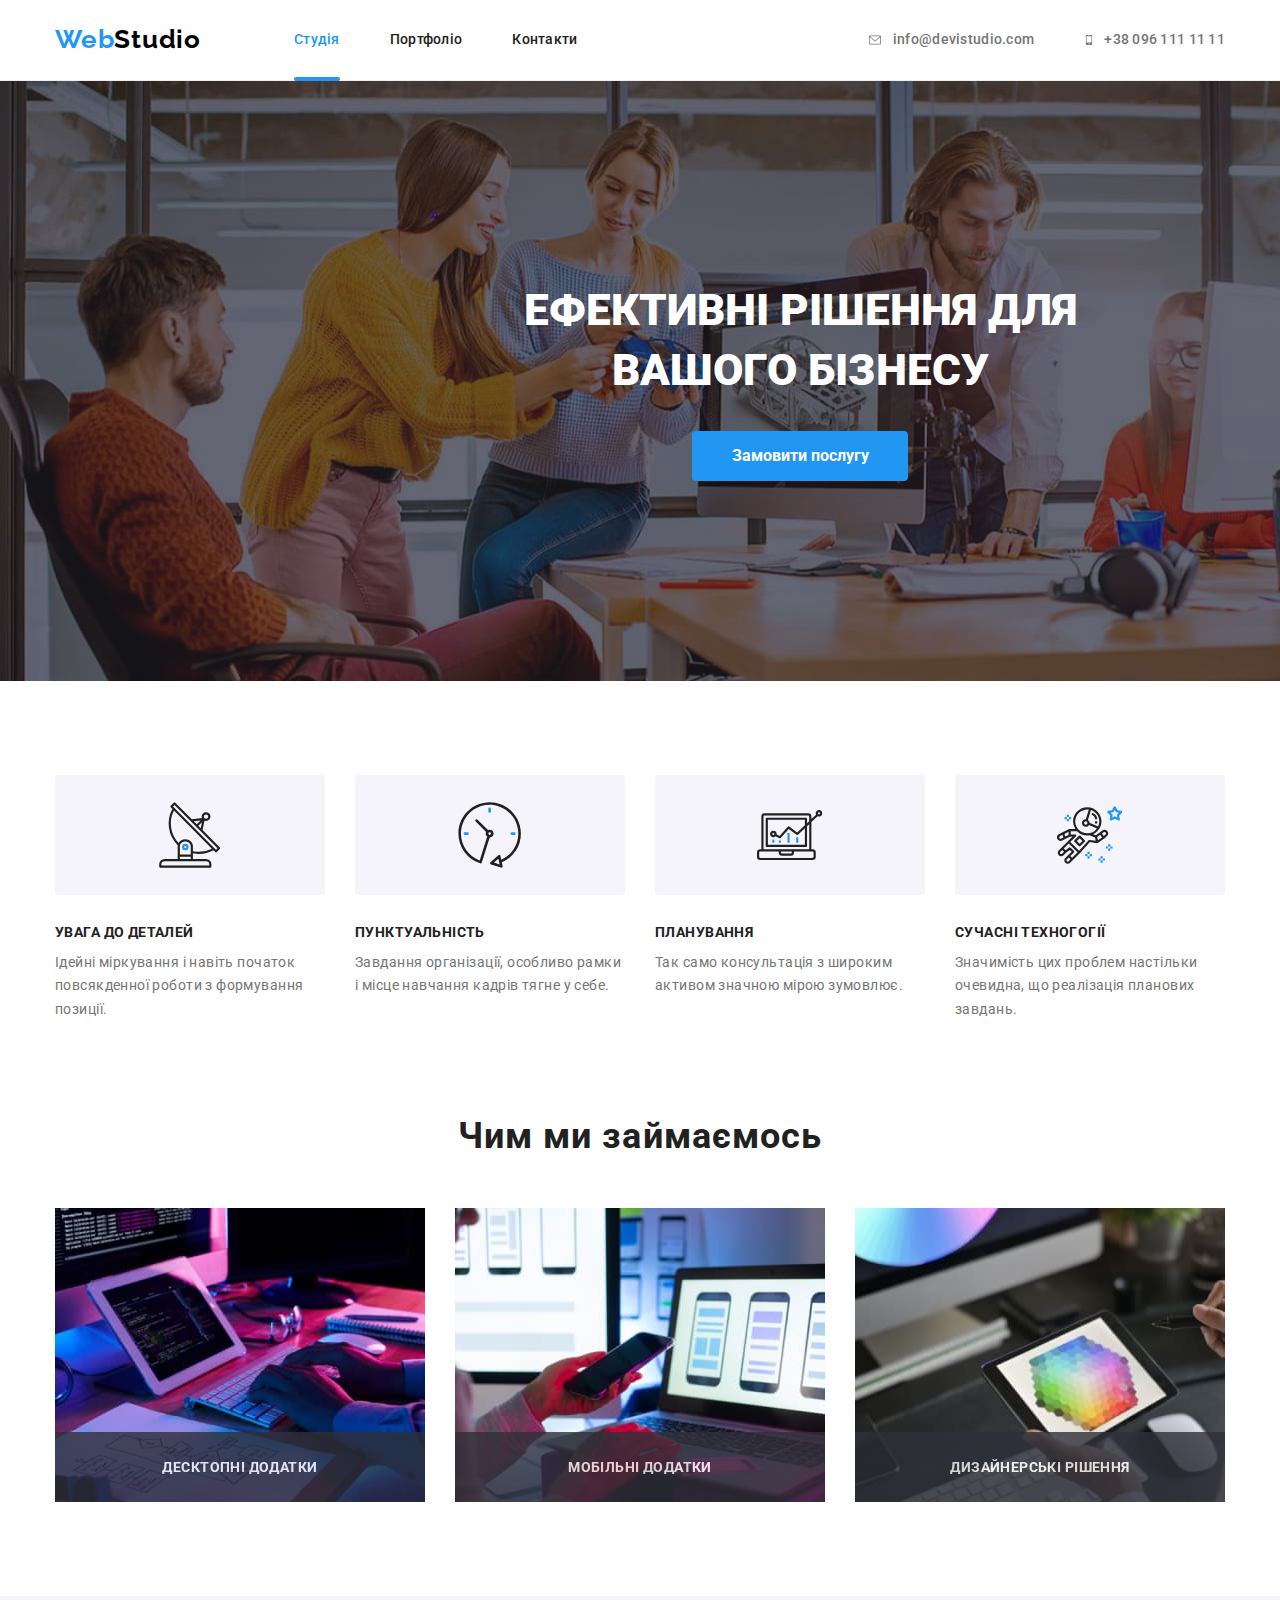
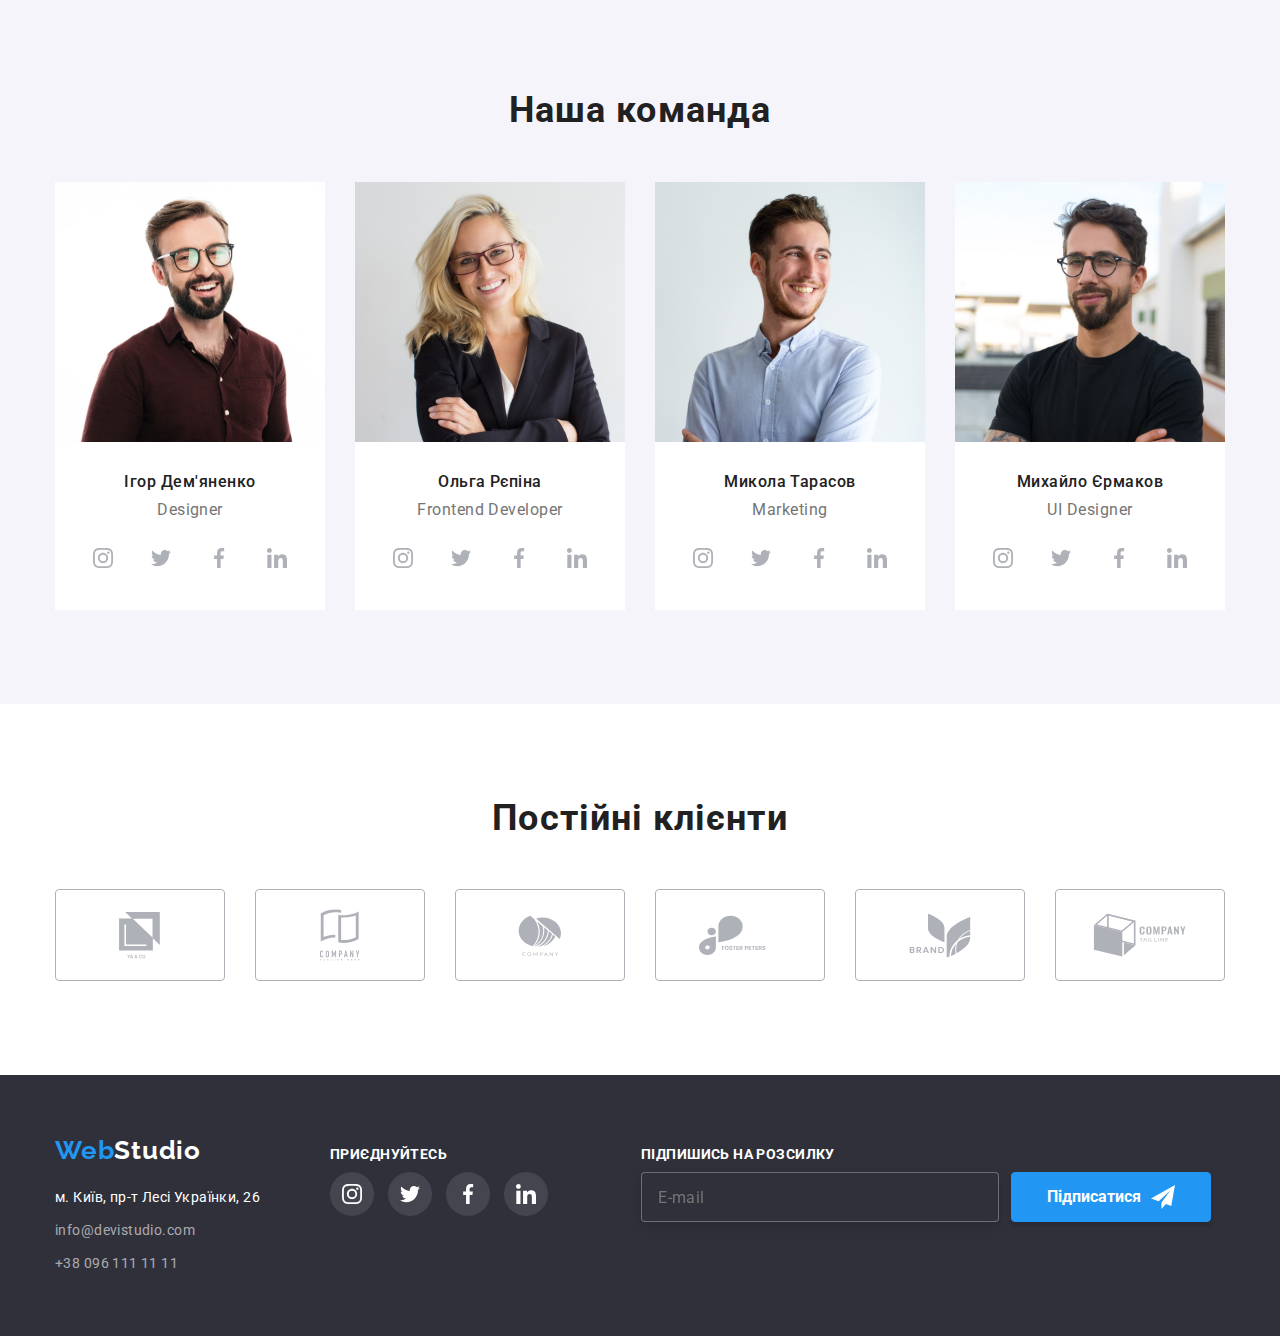
==== commit 719c1564: "4" ====
--- a/index.html
+++ b/index.html
@@ -421,7 +421,7 @@
               </a>
             </li>
             <li class="fon-client client-root">
-              <a class="icon-client">
+              <a href="#" class="icon-client">
                 <svg width="40" height="52" class="group">
                   <use href="./svg/symbol-defs.svg#icon-group2"></use>
                 </svg>
--- a/css/styles.css
+++ b/css/styles.css
@@ -648,6 +648,9 @@
   display: flex;
   align-items: center;
   justify-content: center;
+   border: 1px solid var(--border-client);
+  border-radius: 4px;
+  transition: border, fill 250ms cubic-bezier(0.4, 0, 0.2, 1);
 }
 
 .client-root {
@@ -664,11 +667,7 @@
   margin-right: 30px;
 }
 
-.icon-client{
-  border: 1px solid var(--border-client);
-  border-radius: 4px;
-  transition: fill 250ms cubic-bezier(0.4, 0, 0.2, 1);
-}
+
 
 .icon-client:hover,
 .icon-client:focus{
@@ -861,7 +860,7 @@
 
 /* підпишись */
 
-.distribution-foot{
+/* .distribution-foot{
   display: flex;
   flex-wrap: wrap;
 }
@@ -869,7 +868,7 @@
 .distribution-li{
   display: flex;
   flex-wrap: wrap;
-}
+} */
 
 .E-mail{
   display: flex;
@@ -877,6 +876,7 @@
   letter-spacing: 0.03em;
   width: 358px;
   height: 50px;
+  padding-left: 16px;
   
   color: rgba(255, 255, 255, 0.6);
   background-color: var(--footer-bg-color) ;
@@ -1050,39 +1050,61 @@
 
 
 .product-thumb{
-  display: inline-block;
   position: relative;
-  content: "";
+  overflow: hidden;
+  /* content: "";
   top: 0;
   left: 0;
-  
-}
-
+   display: inline-block; */
+}
+
+
+
+.product-overlay{
+position: absolute;
+top: 0;
+left: 0;
+width: 100%;
+height: 100%;
+background-color: rgba(32, 148, 243, 0.9);
+transform: translateY(100%);
+transition: transform 250ms cubic-bezier(0.4, 0, 0.2, 1);
+opacity: 0;
+}
+
+
+.pf-a:hover .product-overlay{
+  transform: translateY(0);
+  opacity: 1;
+}
 
 .content{
 
   font-size: 18px;
     line-height: 1.56;
     letter-spacing: 0.03em;
-    color: white;
-  position: absolute;
+    color: white;  
+   position: absolute;
   top: 50%;
   left: 50%;
   transform: translate(-50%, -50%);
   min-width: 322px;
-  min-height: 168px;
-  display:flex;
-  align-items: center;
-  justify-content: center;
+
+  /* min-height: 168px;
+
   background-color: rgba(32, 148, 243, 0.9);
   padding: 24px, 63px;
   transition: background-color 250ms cubic-bezier(0.4, 0, 0.2, 1);
-  opacity: 0;
+      display:flex;
+  align-items: center;
+  justify-content: center;
    visibility: visible;
-}
-.product-thumb:hover .content,
+   opacity: 0;  */
+}
+
+.product-overlay:hover .content,
 .img-pf:hover {
   opacity: 1;
-  background-color: rgba(32, 148, 243, 0.9);
+  /* background-color: rgba(32, 148, 243, 0.9); */
  
 }
